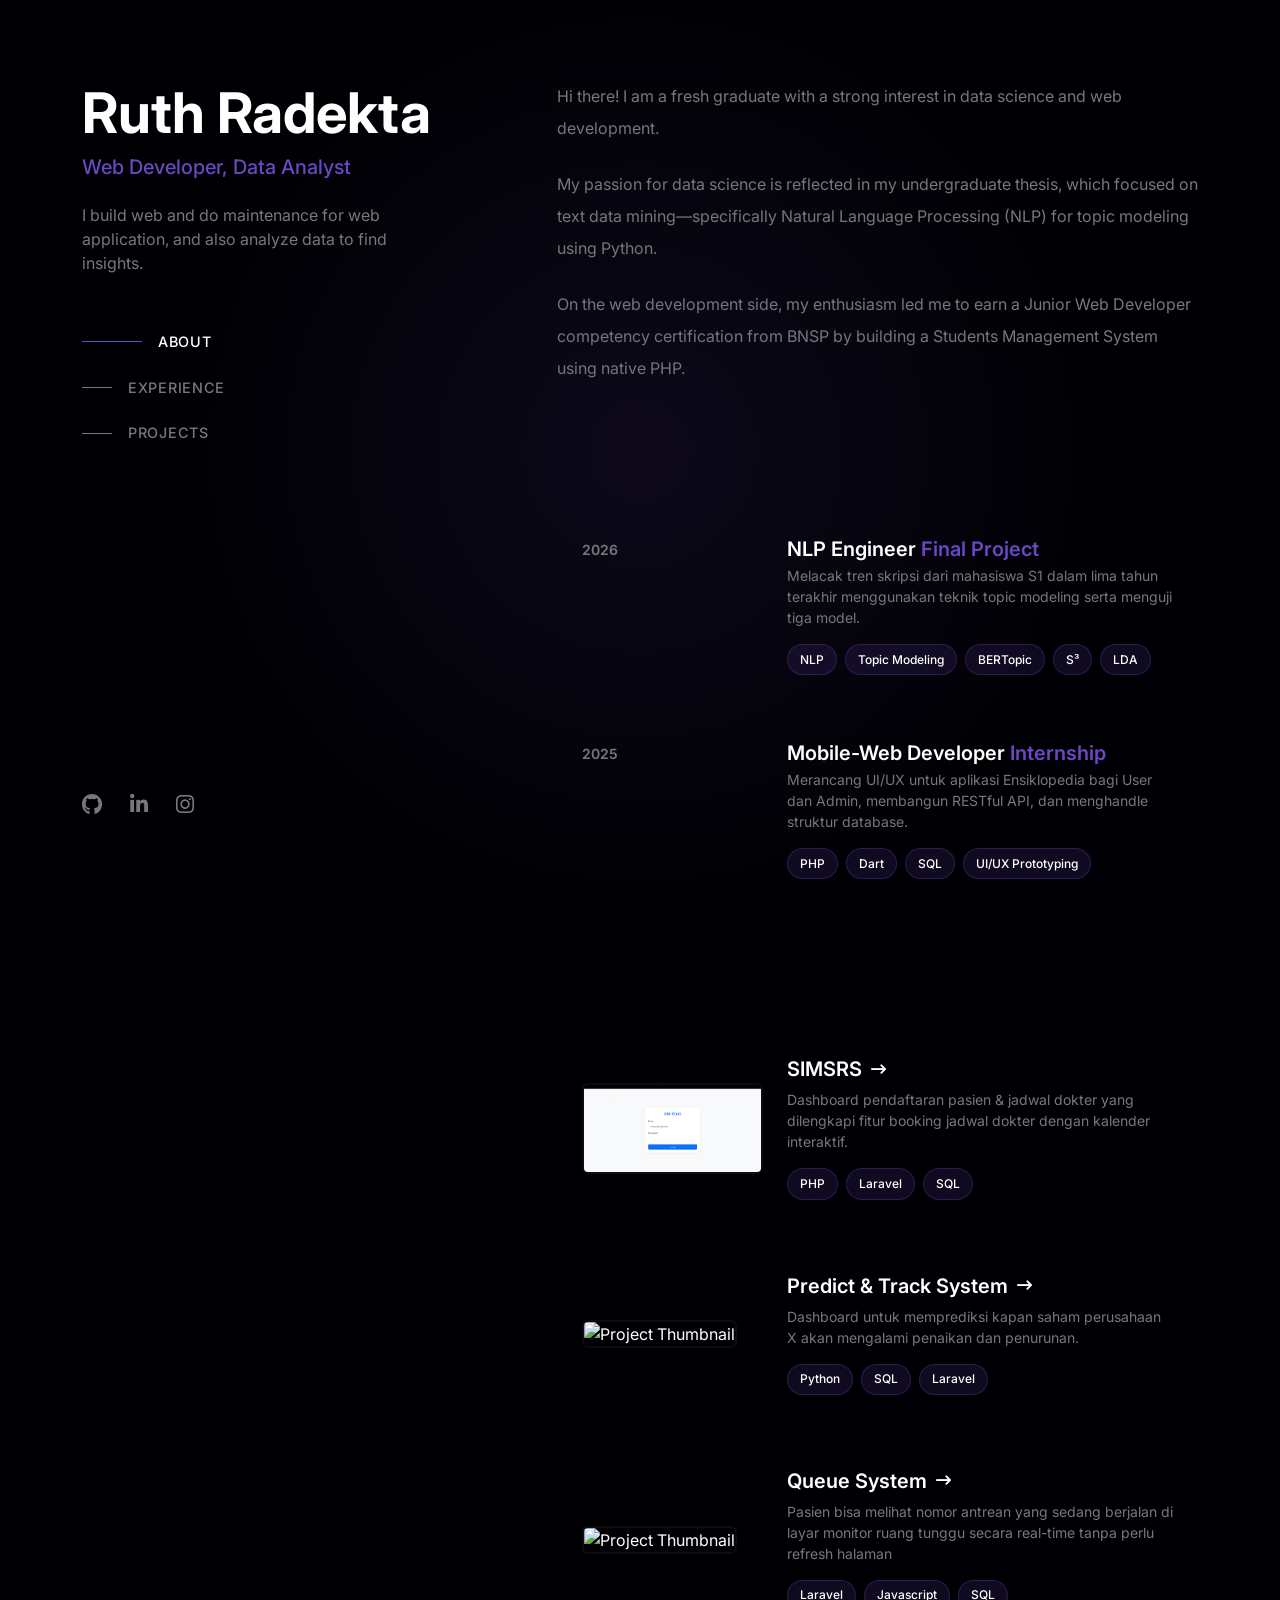
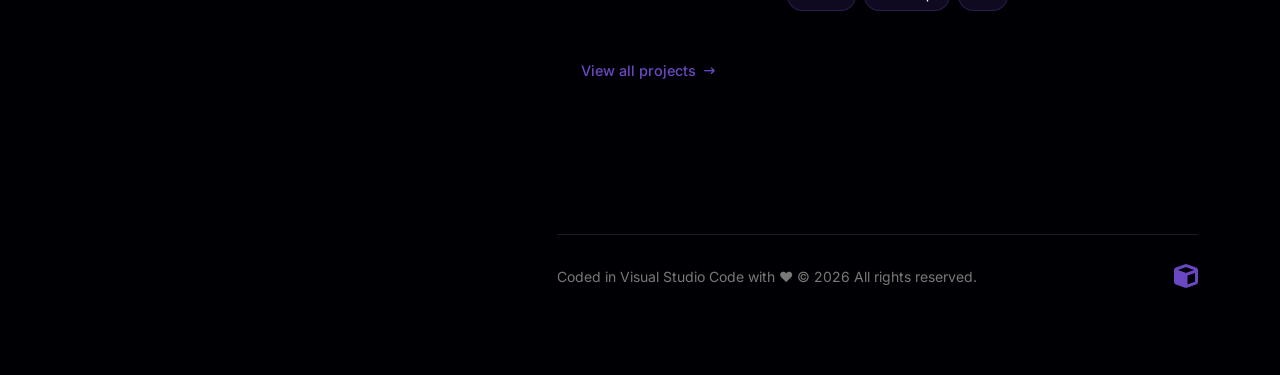
==== index.html @ 7c1f0a99 "Revise" ====
<!DOCTYPE html>
<html lang="id">
<head>
    <meta charset="UTF-8">
    <meta name="viewport" content="width=device-width, initial-scale=1.0">
    <title>Ruth Radekta - Portofolio</title>
    <!-- Bootstrap 5 CSS -->
    <link href="https://cdn.jsdelivr.net/npm/bootstrap@5.3.2/dist/css/bootstrap.min.css" rel="stylesheet">
    <!-- Font Awesome Icons -->
    <link rel="stylesheet" href="https://cdnjs.cloudflare.com/ajax/libs/font-awesome/6.4.2/css/all.min.css">
    <!-- Google Fonts -->
    <link href="https://fonts.googleapis.com/css2?family=Inter:wght@300;400;500;600;700&display=swap" rel="stylesheet">
    <!-- Custom CSS -->
    <link rel="stylesheet" href="css/style.css">
</head>
<body>

    <!-- Background Ambient Glow -->
    <div class="bg-glow"></div>

    <div class="container">
        <div class="row">
            <!-- KOLOM PERTAMA (STATIS / STICKY) -->
            <div class="col-lg-5">
                <div class="left-column">
                    <div>
                        <h1 class="fw-bold display-4 text-white mb-2">Ruth Radekta</h1>
                        <h3 class="h5 fw-medium mb-4 custom-role-color">Web Developer, Data Analyst</h3>
                        <p class="text-secondary mb-5 intro-text" style="max-width: 320px;">
                            I build web and do maintenance for web application, and also analyze data to find insights.
                        </p>

                        <!-- Navigation -->
                        <nav class="nav flex-column d-none d-lg-flex gap-2">
                            <a class="nav-link-custom active" href="#about">
                                <span class="nav-indicator"></span>ABOUT
                            </a>
                            <a class="nav-link-custom" href="#experience">
                                <span class="nav-indicator"></span>EXPERIENCE
                            </a>
                            <a class="nav-link-custom" href="#projects">
                                <span class="nav-indicator"></span>PROJECTS
                            </a>
                        </nav>
                    </div>

                    <!-- Social Media Links & GitHub -->
                    <div class="social-icons mt-4 mt-lg-0">
                        <a href="https://github.com" target="https://github.com/RuthRadekta" aria-label="GitHub"><i class="fab fa-github"></i></a>
                        <a href="https://linkedin.com" target="_blank" aria-label="LinkedIn"><i class="fab fa-linkedin-in"></i></a>
                        <a href="https://instagram.com" target="https://www.instagram.com/ruthrll" aria-label="Instagram"><i class="fab fa-instagram"></i></a>
                    </div>
                </div>
            </div>

            <!-- KOLOM KEDUA (DINAMIS / SCROLLABLE) -->
            <div class="col-lg-7">
                <div class="right-column">
                    
                    <!-- 1. ABOUT SECTION -->
                    <section id="about">
                        <div class="text-white mb-4 d-lg-none fw-bold fs-4 border-bottom border-secondary pb-2">TENTANG SAYA</div>
                        <p class="text-secondary lh-lg mb-4">
                            Hi there! I am a fresh graduate with a strong interest in data science and web development. 
                        </p>
                        <p class="text-secondary lh-lg mb-4">
                            My passion for data science is reflected in my undergraduate thesis, which focused on text data mining—specifically Natural Language Processing (NLP) for topic modeling using Python.
                        </p>
                        <p class="text-secondary lh-lg">
                            On the web development side, my enthusiasm led me to earn a Junior Web Developer competency certification from BNSP by building a Students Management System using native PHP.
                        </p>
                    </section>

                    <!-- 2. EXPERIENCE SECTION -->
                    <section id="experience">
                        <div class="text-white mb-4 d-lg-none fw-bold fs-4 border-bottom border-secondary pb-2">PENGALAMAN</div>
                        
                        <!-- Experience Item 1 (—) -->
                        <div class="content-card p-3 p-sm-4 mb-3">
                            <div class="row">
                                <div class="col-sm-4 mb-2 mb-sm-0">
                                    <span class="text-secondary text-uppercase fw-semibold small tracking-wider">2026</span>
                                </div>
                                <div class="col-sm-8">
                                    <h5 class="text-white fw-semibold mb-1">NLP Engineer <span class="custom-role-color">Final Project</span></h5>
                                    <p class="text-secondary small mb-3">
                                        Melacak tren skripsi dari mahasiswa S1 dalam lima tahun terakhir menggunakan teknik topic modeling serta menguji tiga model.
                                    </p>
                                    <div class="d-flex flex-wrap gap-2">
                                        <span class="custom-badge">NLP</span>
                                        <span class="custom-badge">Topic Modeling</span>
                                        <span class="custom-badge">BERTopic</span>
                                        <span class="custom-badge">S³</span>
                                        <span class="custom-badge">LDA</span>
                                    </div>
                                </div>
                            </div>
                        </div>

                        <!-- Experience Item 2 -->
                        <div class="content-card p-3 p-sm-4 mb-3">
                            <div class="row">
                                <div class="col-sm-4 mb-2 mb-sm-0">
                                    <span class="text-secondary text-uppercase fw-semibold small tracking-wider">2025</span>
                                </div>
                                <div class="col-sm-8">
                                    <h5 class="text-white fw-semibold mb-1">Mobile-Web Developer <span class="custom-role-color">Internship</span></h5>
                                    <p class="text-secondary small mb-3">
                                        Merancang UI/UX untuk aplikasi Ensiklopedia bagi User dan Admin, membangun RESTful API, dan menghandle struktur database.
                                    </p>
                                    <div class="d-flex flex-wrap gap-2">
                                        <span class="custom-badge">PHP</span>
                                        <span class="custom-badge">Dart</span>
                                        <span class="custom-badge">SQL</span>
                                        <span class="custom-badge">UI/UX Prototyping</span>
                                    </div>
                                </div>
                            </div>
                        </div>
                    </section>

                    <!-- 3. PROJECTS SECTION -->
                    <section id="projects">
                        <div class="text-white mb-4 d-lg-none fw-bold fs-4 border-bottom border-secondary pb-2">PORTOFOLIO</div>

                        <!-- Project Item 1 -->
                        <div class="content-card p-3 p-sm-4 mb-4">
                            <div class="row align-items-center">
                                <div class="col-md-4 mb-3 mb-md-0">
                                    <img src="images/sim-klinik-view.png" alt="Project Thumbnail" class="img-fluid project-thumb w-100">
                                </div>
                                <div class="col-md-8">
                                    <h5 class="text-white fw-semibold mb-2">
                                        <a href="#" class="text-decoration-none text-white stretched-link">
                                            SIMSRS <i class="fas fa-arrow-right-long fa-xs ms-1"></i>
                                        </a>
                                    </h5>
                                    <p class="text-secondary small mb-3">
                                        Dashboard pendaftaran pasien & jadwal dokter yang dilengkapi fitur booking jadwal dokter dengan kalender interaktif.
                                    </p>
                                    <div class="d-flex flex-wrap gap-2">
                                        <span class="custom-badge">PHP</span>
                                        <span class="custom-badge">Laravel</span>
                                        <span class="custom-badge">SQL</span>
                                    </div>
                                </div>
                            </div>
                        </div>

                        <!-- Project Item 2 -->
                        <div class="content-card p-3 p-sm-4 mb-4">
                            <div class="row align-items-center">
                                <div class="col-md-4 mb-3 mb-md-0">
                                    <img src="https://ilmukomunikasi.uma.ac.id/wp-content/uploads/2023/06/Programming-vs-Web-Development.jpg" alt="Project Thumbnail" class="img-fluid project-thumb w-100">
                                </div>
                                <div class="col-md-8">
                                    <h5 class="text-white fw-semibold mb-2">
                                        <a href="#" class="text-decoration-none text-white stretched-link">
                                            Predict & Track System <i class="fas fa-arrow-right-long fa-xs ms-1"></i>
                                        </a>
                                    </h5>
                                    <p class="text-secondary small mb-3">
                                        Dashboard untuk memprediksi kapan saham perusahaan X akan mengalami penaikan dan penurunan.
                                    </p>
                                    <div class="d-flex flex-wrap gap-2">
                                        <span class="custom-badge">Python</span>
                                        <span class="custom-badge">SQL</span>
                                        <span class="custom-badge">Laravel</span>
                                    </div>
                                </div>
                            </div>
                        </div>

                        <!-- Project Item 3 -->
                        <div class="content-card p-3 p-sm-4">
                            <div class="row align-items-center">
                                <div class="col-md-4 mb-3 mb-md-0">
                                    <img src="https://cdn.prod.website-files.com/6100d0111a4ed76bc1b9fd54/66a74c948980a5b1fbce2ad0_633c1b64cc7edf69d4a5a060_coding%2520dan%2520programming%25205.jpeg" alt="Project Thumbnail" class="img-fluid project-thumb w-100">
                                </div>
                                <div class="col-md-8">
                                    <h5 class="text-white fw-semibold mb-2">
                                        <a href="#" class="text-decoration-none text-white stretched-link">
                                            Queue System <i class="fas fa-arrow-right-long fa-xs ms-1"></i>
                                        </a>
                                    </h5>
                                    <p class="text-secondary small mb-3">
                                        Pasien bisa melihat nomor antrean yang sedang berjalan di layar monitor ruang tunggu secara real-time tanpa perlu refresh halaman
                                    </p>
                                    <div class="d-flex flex-wrap gap-2">
                                        <span class="custom-badge">Laravel</span>
                                        <span class="custom-badge">Javascript</span>
                                        <span class="custom-badge">SQL</span>
                                    </div>
                                </div>
                            </div>
                        </div>
                        
                        <!-- See all projects -->
                        <div class="p-3 p-sm-4">
                            <div class="row align-items-left">
                                <a href="projects.html" class="btn-view-projects">
                                    View all projects <i class="fas fa-arrow-right-long fa-xs ms-1"></i>
                                </a>
                            </div>
                        </div>
                    </section>

                    <!-- 4. FOOTER SECTION -->
                    <footer class="pt-4 border-top border-secondary border-opacity-25 d-flex flex-column flex-sm-row justify-content-between align-items-center gap-3">
                        <p class="text-secondary small mb-0">
                            Coded in Visual Studio Code with ❤️ &copy; 2026 All rights reserved.
                        </p>
                        <!-- Icon Random yang Berputar Seperti 3D -->
                        <div class="rotating-icon-container" title="3D Rotating Element">
                            <span class="rotating-3d-icon">
                                <i class="fas fa-cube"></i>
                            </span>
                        </div>
                    </footer>

                </div>
            </div>
        </div>
    </div>

    <!-- Bootstrap JS Bundle -->
    <script src="https://cdn.jsdelivr.net/npm/bootstrap@5.3.2/dist/js/bootstrap.bundle.min.js"></script>
    <!-- Custom JS -->
    <script src="js/script.js"></script>
</body>
</html>
---- css/style.css ----
:root {
    /* Palet Warna Baru Sesuai Permintaan */
    --color-1: #000004; /* Latar Belakang Utama */
    --color-2: #FFF;    /* Warna Teks Utama */
    --color-3: #0E062B; /* Latar Belakang Hover Kartu & Scrollbar */
    --color-4: #6A48C3; /* Warna Aksen (Ikon, Hover Link) */
    --color-5: #787878; /* Warna Teks Sekunder */

    /* Mapping Variabel Implementasi ke Palet */
    --bg-color: var(--color-1);
    --text-primary: var(--color-2);
    --text-secondary: var(--color-5);
    --accent-purple: var(--color-4);
    
    /* Versi Transparan dari --color-4 untuk Efek Glow (#6A48C3 = rgb(106, 72, 195)) */
    --accent-purple-glow: rgba(106, 72, 195, 0.15);
    --card-hover-bg: var(--color-3);
}

body {
    font-family: 'Inter', sans-serif;
    background-color: var(--bg-color);
    color: var(--text-primary);
    overflow-x: hidden;
    position: relative;
}

/* Smooth Scrolling */
html {
    scroll-behavior: smooth;
}

/* Custom Scrollbar */
::-webkit-scrollbar {
    width: 8px;
}
::-webkit-scrollbar-track {
    background: var(--bg-color);
}
::-webkit-scrollbar-thumb {
    background: #2d2438;
    border-radius: 4px;
}
::-webkit-scrollbar-thumb:hover {
    background: var(--accent-purple);
}

/* EFEK 1: Spotlight Gradient Mengikuti Kursor */
.bg-glow {
    position: fixed;
    top: 0;
    left: 0;
    width: 100vw;
    height: 100vh;
    pointer-events: none;
    /* Titik pusat gradasi ditentukan oleh CSS var yang diubah via JavaScript */
    background: radial-gradient(600px circle at var(--mouse-x, 50%) var(--mouse-y, 50%), rgba(106, 72, 195, 0.12), transparent 80%);
    z-index: 0;
}

/* Text Overrides for Bootstrap Classes */
.text-white { color: var(--text-primary) !important; }
.text-secondary { color: var(--text-secondary) !important; }

/* Custom Text Utility for User's Code */
.custom-role-color {
    color: var(--accent-purple) !important;
}

/* Left Column (Sticky) */
.left-column {
    position: sticky;
    top: 0;
    height: 100vh;
    display: flex;
    flex-direction: column;
    justify-content: space-between;
    padding-top: 5rem;
    padding-bottom: 5rem;
}

/* Navigation Styles */
.nav-link-custom {
    display: flex;
    align-items: center;
    color: var(--text-secondary);
    text-decoration: none;
    font-weight: 500;
    font-size: 0.9rem;
    letter-spacing: 0.05em;
    padding: 0.5rem 0;
    transition: all 0.3s ease;
}

.nav-link-custom .nav-indicator {
    width: 30px;
    height: 1px;
    background-color: var(--text-secondary);
    margin-right: 1rem;
    transition: all 0.3s ease;
}

.nav-link-custom:hover, .nav-link-custom.active {
    color: var(--text-primary);
}

.nav-link-custom:hover .nav-indicator, .nav-link-custom.active .nav-indicator {
    width: 60px;
    background-color: var(--accent-purple);
}

/* Social Icons */
.social-icons a {
    color: var(--text-secondary);
    font-size: 1.3rem;
    margin-right: 1.5rem;
    transition: color 0.3s ease, transform 0.3s ease;
}

.social-icons a:hover {
    color: var(--accent-purple);
    transform: translateY(-3px);
}

/* Right Column (Dynamic Content) */
.right-column {
    padding-top: 5rem;
    padding-bottom: 5rem;
    z-index: 1;
}

section {
    margin-bottom: 8rem;
}

/* ------------------------------------- */
/* BASE STYLING KARTU (CONTENT CARD) */
/* ------------------------------------- */
.content-card {
    border-radius: 8px;
    transition: all 0.3s ease;
    border: 1px solid transparent;
    position: relative; /* SANGAT PENTING: Mencegah efek tangan (pointer) menyebar ke seluruh layar */
    z-index: 1;
}

/* MENGATASI HOVER JITTER (KEDIP-KEDIP) */
.content-card::after {
    content: "";
    position: absolute;
    top: 0; left: 0; right: 0; bottom: -15px; /* Menambah area hit-box 15px ke bawah */
    z-index: -2;
}

/* LAYER GRADIEN TERSEMBUNYI UNTUK DAFTAR PROJECTS */
.content-card::before {
    content: "";
    position: absolute;
    top: 0; left: 0; right: 0; bottom: 0;
    border-radius: 8px;
    background: linear-gradient(135deg, rgba(255,255,255,0.03) 0%, rgba(106, 72, 195, 0.15) 100%);
    opacity: 0; /* Awalnya bersembunyi */
    transition: opacity 0.3s ease;
    z-index: -1;
}

/* 1. Kondisi awal panah */
.content-card .fa-arrow-right-long {
    transition: transform 0.3s ease, color 0.3s ease;
    display: inline-block; /* Diperlukan agar properti transform bekerja maksimal pada elemen inline */
}

/* 2. Kondisi panah saat card di-hover */
.content-card:hover .fa-arrow-right-long {
    transform: translateX(6px); /* Menggeser panah ke kanan sejauh 6px */
    color: var(--accent-purple); /* Memberikan warna aksen ungu saat di-hover */
}

/* ------------------------------------- */
/* HOVER EFFECT: SECTION EXPERIENCE */
/* ------------------------------------- */
#experience .content-card:hover {
    background-color: rgba(14, 10, 25, 0.3); /*previous: --card-hover-bg*/
    border-color: rgba(106, 72, 195, 0.3);
    box-shadow: 0 10px 30px -15px rgba(106, 72, 195, 0.3);
    transform: translateY(-3px);
}

/* ------------------------------------- */
/* HOVER EFFECT: SECTION PROJECTS */
/* ------------------------------------- */
/* Turunkan opacity semua project saat area #projects disentuh */
#projects:hover .content-card {
    opacity: 0.4;
    transition: all 0.3s ease;
}

/* Angkat, normalkan opacity, dan beri style khusus untuk project spesifik yg di-hover */
#projects .content-card:hover {
    opacity: 1; 
    border-color: rgba(106, 72, 195, 0.5);
    box-shadow: 0 10px 30px -10px rgba(106, 72, 195, 0.35);
    transform: translateY(-3px);
}

/* Tampilkan layer gradien agar mulus */
#projects .content-card:hover::before {
    opacity: 1; 
}


/* Project Thumbnail */
.project-thumb {
    border-radius: 6px;
    border: 2px solid rgba(255, 255, 255, 0.05);
    transition: all 0.3s ease;
}

.content-card:hover .project-thumb {
    border-color: rgba(106, 72, 195, 0.4);
}

/* Badges */
.custom-badge {
    background-color: var(--accent-purple-glow);
    color: var(--text-primary);
    font-size: 0.75rem;
    font-weight: 500;
    padding: 0.35rem 0.75rem;
    border-radius: 50rem;
    border: 1px solid rgba(106, 72, 195, 0.3);
}

/* 3D Rotating Footer Icon */
.rotating-icon-container {
    perspective: 1000px;
    display: inline-block;
}

.rotating-3d-icon {
    display: inline-block;
    color: var(--accent-purple);
    font-size: 1.5rem;
    animation: rotate3D 6s infinite linear;
}

@keyframes rotate3D {
    0% { transform: rotateX(0deg) rotateY(0deg) rotateZ(0deg); }
    50% { transform: rotateX(180deg) rotateY(180deg) rotateZ(45deg); }
    100% { transform: rotateX(360deg) rotateY(360deg) rotateZ(360deg); }
}

/* Responsive Fixes */
@media (max-width: 991.98px) {
    .left-column {
        position: relative;
        height: auto;
        padding-top: 3rem;
        padding-bottom: 2rem;
    }
    .right-column {
        padding-top: 2rem;
    }
}

/*Other Buttons*/
.btn-view-projects {
    text-decoration: none;
    font-weight: 500;
    font-size: 0.9rem;
    color: var(--color-4);
    transition: color 0.2s ease;
}

.btn-view-projects:hover {
    color: var(--color-2);
}

/* ------------------------------------- */
/* STYLING HALAMAN ARSIP (projects.html) */
/* ------------------------------------- */

/* Tombol Kembali */
.back-link {
    display: inline-flex;
    align-items: center;
    color: var(--accent-purple);
    text-decoration: none;
    font-weight: 500;
    font-size: 1rem;
    transition: all 0.3s ease;
}

.back-link i {
    margin-right: 0.5rem;
    transition: transform 0.3s ease;
}

.back-link:hover {
    color: var(--text-primary);
}

.back-link:hover i {
    transform: translateX(-5px); /* Panah bergerak ke kiri saat di-hover */
}

/* Tabel Arsip Tanpa Border */
.archive-table {
    color: var(--text-secondary);
    border-collapse: separate;
    border-spacing: 0;
}

.archive-table thead th {
    color: var(--text-primary);
    font-size: 0.85rem;
    text-transform: uppercase;
    letter-spacing: 0.05em;
    border-bottom: 1px solid rgba(255, 255, 255, 0.05) !important;
}

.archive-table tbody tr {
    transition: background-color 0.3s ease;
}

.archive-table tbody tr:hover {
    background-color: rgba(255, 255, 255, 0.03); /* Latar baris meredup ala Brittany Chiang */
}

/* Override background Bootstrap agar tetap transparan & rapi */
.archive-table td, 
.archive-table th {
    background: transparent !important;
    border: none !important; 
    padding: 1.25rem 1rem;
}

.archive-table tbody tr {
    border-bottom: 1px solid rgba(255, 255, 255, 0.03) !important;
}

.year-col {
    color: #FFFFFF;
    font-family: monospace;
    font-size: 0.95rem;
}

.project-name-col {
    font-size: 1.1rem;
}

/* Ikon Tautan Tabel */
.archive-link {
    color: var(--text-secondary);
    transition: color 0.3s ease, transform 0.3s ease;
    display: inline-block;
}

.archive-table tbody tr:hover .archive-link {
    color: var(--accent-purple);
}

.archive-link:hover {
    color: var(--text-primary) !important;
    transform: translateY(-2px) translateX(2px); /* Bergerak serong ke atas kanan */
}
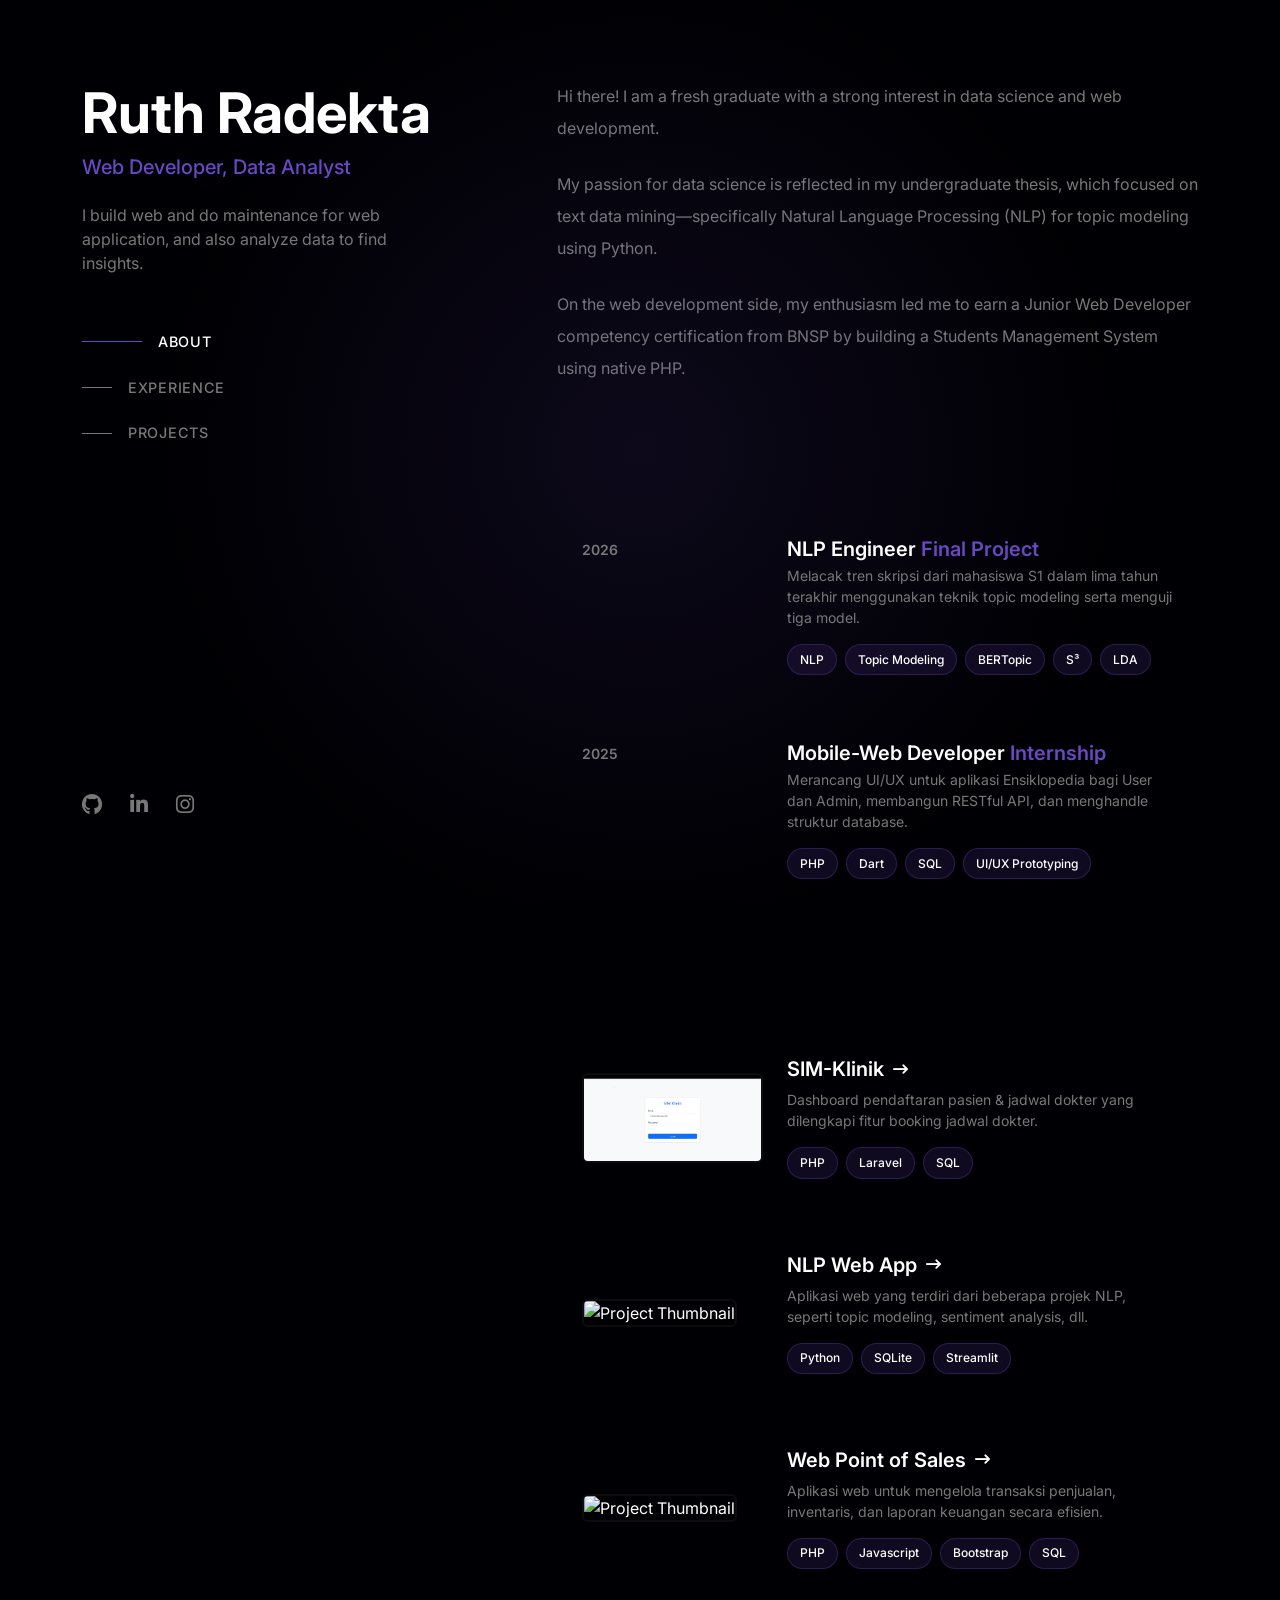
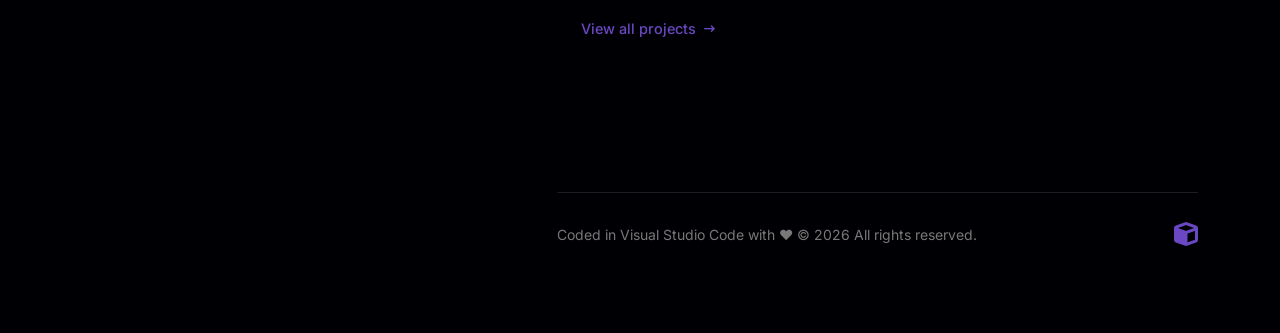
==== commit 6a515c84: "Update" ====
--- a/index.html
+++ b/index.html
@@ -132,11 +132,11 @@
                                 <div class="col-md-8">
                                     <h5 class="text-white fw-semibold mb-2">
                                         <a href="#" class="text-decoration-none text-white stretched-link">
-                                            SIMSRS <i class="fas fa-arrow-right-long fa-xs ms-1"></i>
+                                            SIM-Klinik <i class="fas fa-arrow-right-long fa-xs ms-1"></i>
                                         </a>
                                     </h5>
                                     <p class="text-secondary small mb-3">
-                                        Dashboard pendaftaran pasien & jadwal dokter yang dilengkapi fitur booking jadwal dokter dengan kalender interaktif.
+                                        Dashboard pendaftaran pasien & jadwal dokter yang dilengkapi fitur booking jadwal dokter.
                                     </p>
                                     <div class="d-flex flex-wrap gap-2">
                                         <span class="custom-badge">PHP</span>
@@ -156,16 +156,16 @@
                                 <div class="col-md-8">
                                     <h5 class="text-white fw-semibold mb-2">
                                         <a href="#" class="text-decoration-none text-white stretched-link">
-                                            Predict & Track System <i class="fas fa-arrow-right-long fa-xs ms-1"></i>
+                                            NLP Web App <i class="fas fa-arrow-right-long fa-xs ms-1"></i>
                                         </a>
                                     </h5>
                                     <p class="text-secondary small mb-3">
-                                        Dashboard untuk memprediksi kapan saham perusahaan X akan mengalami penaikan dan penurunan.
+                                        Aplikasi web yang terdiri dari beberapa projek NLP, seperti topic modeling, sentiment analysis, dll.
                                     </p>
                                     <div class="d-flex flex-wrap gap-2">
                                         <span class="custom-badge">Python</span>
-                                        <span class="custom-badge">SQL</span>
-                                        <span class="custom-badge">Laravel</span>
+                                        <span class="custom-badge">SQLite</span>
+                                        <span class="custom-badge">Streamlit</span>
                                     </div>
                                 </div>
                             </div>
@@ -180,15 +180,16 @@
                                 <div class="col-md-8">
                                     <h5 class="text-white fw-semibold mb-2">
                                         <a href="#" class="text-decoration-none text-white stretched-link">
-                                            Queue System <i class="fas fa-arrow-right-long fa-xs ms-1"></i>
+                                            Web Point of Sales <i class="fas fa-arrow-right-long fa-xs ms-1"></i>
                                         </a>
                                     </h5>
                                     <p class="text-secondary small mb-3">
-                                        Pasien bisa melihat nomor antrean yang sedang berjalan di layar monitor ruang tunggu secara real-time tanpa perlu refresh halaman
-                                    </p>
-                                    <div class="d-flex flex-wrap gap-2">
-                                        <span class="custom-badge">Laravel</span>
+                                        Aplikasi web untuk mengelola transaksi penjualan, inventaris, dan laporan keuangan secara efisien.
+                                    </p>
+                                    <div class="d-flex flex-wrap gap-2">
+                                        <span class="custom-badge">PHP</span>
                                         <span class="custom-badge">Javascript</span>
+                                        <span class="custom-badge">Bootstrap</span>
                                         <span class="custom-badge">SQL</span>
                                     </div>
                                 </div>
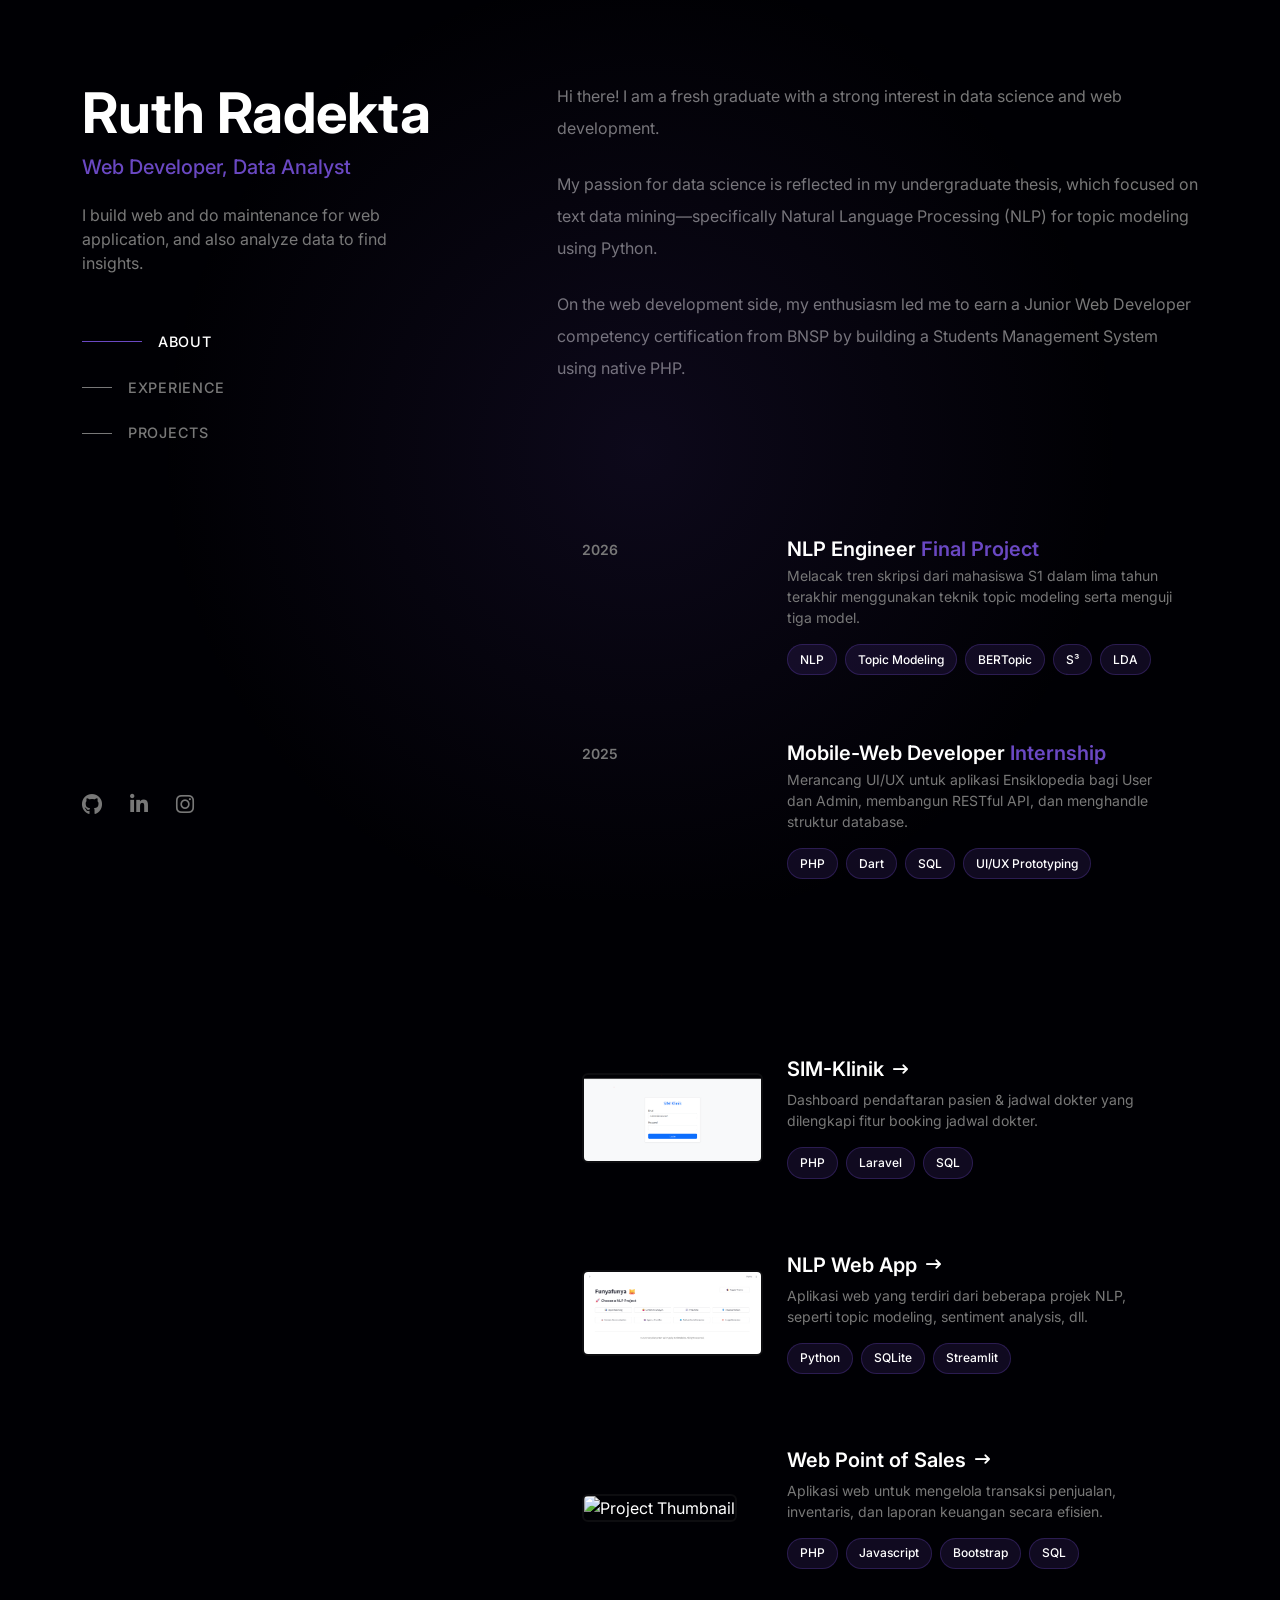
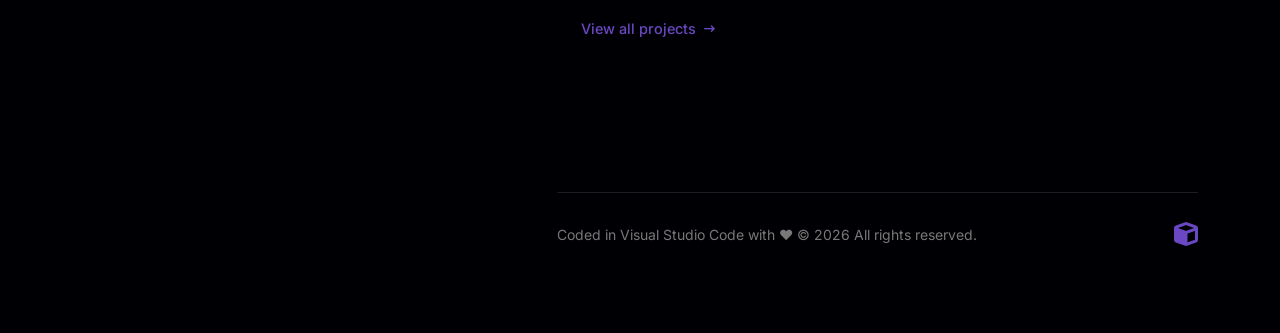
==== commit 1535c712: "Update" ====
--- a/index.html
+++ b/index.html
@@ -151,7 +151,7 @@
                         <div class="content-card p-3 p-sm-4 mb-4">
                             <div class="row align-items-center">
                                 <div class="col-md-4 mb-3 mb-md-0">
-                                    <img src="https://ilmukomunikasi.uma.ac.id/wp-content/uploads/2023/06/Programming-vs-Web-Development.jpg" alt="Project Thumbnail" class="img-fluid project-thumb w-100">
+                                    <img src="images/funyafunya-nlp-1.png" alt="Project Thumbnail" class="img-fluid project-thumb w-100">
                                 </div>
                                 <div class="col-md-8">
                                     <h5 class="text-white fw-semibold mb-2">
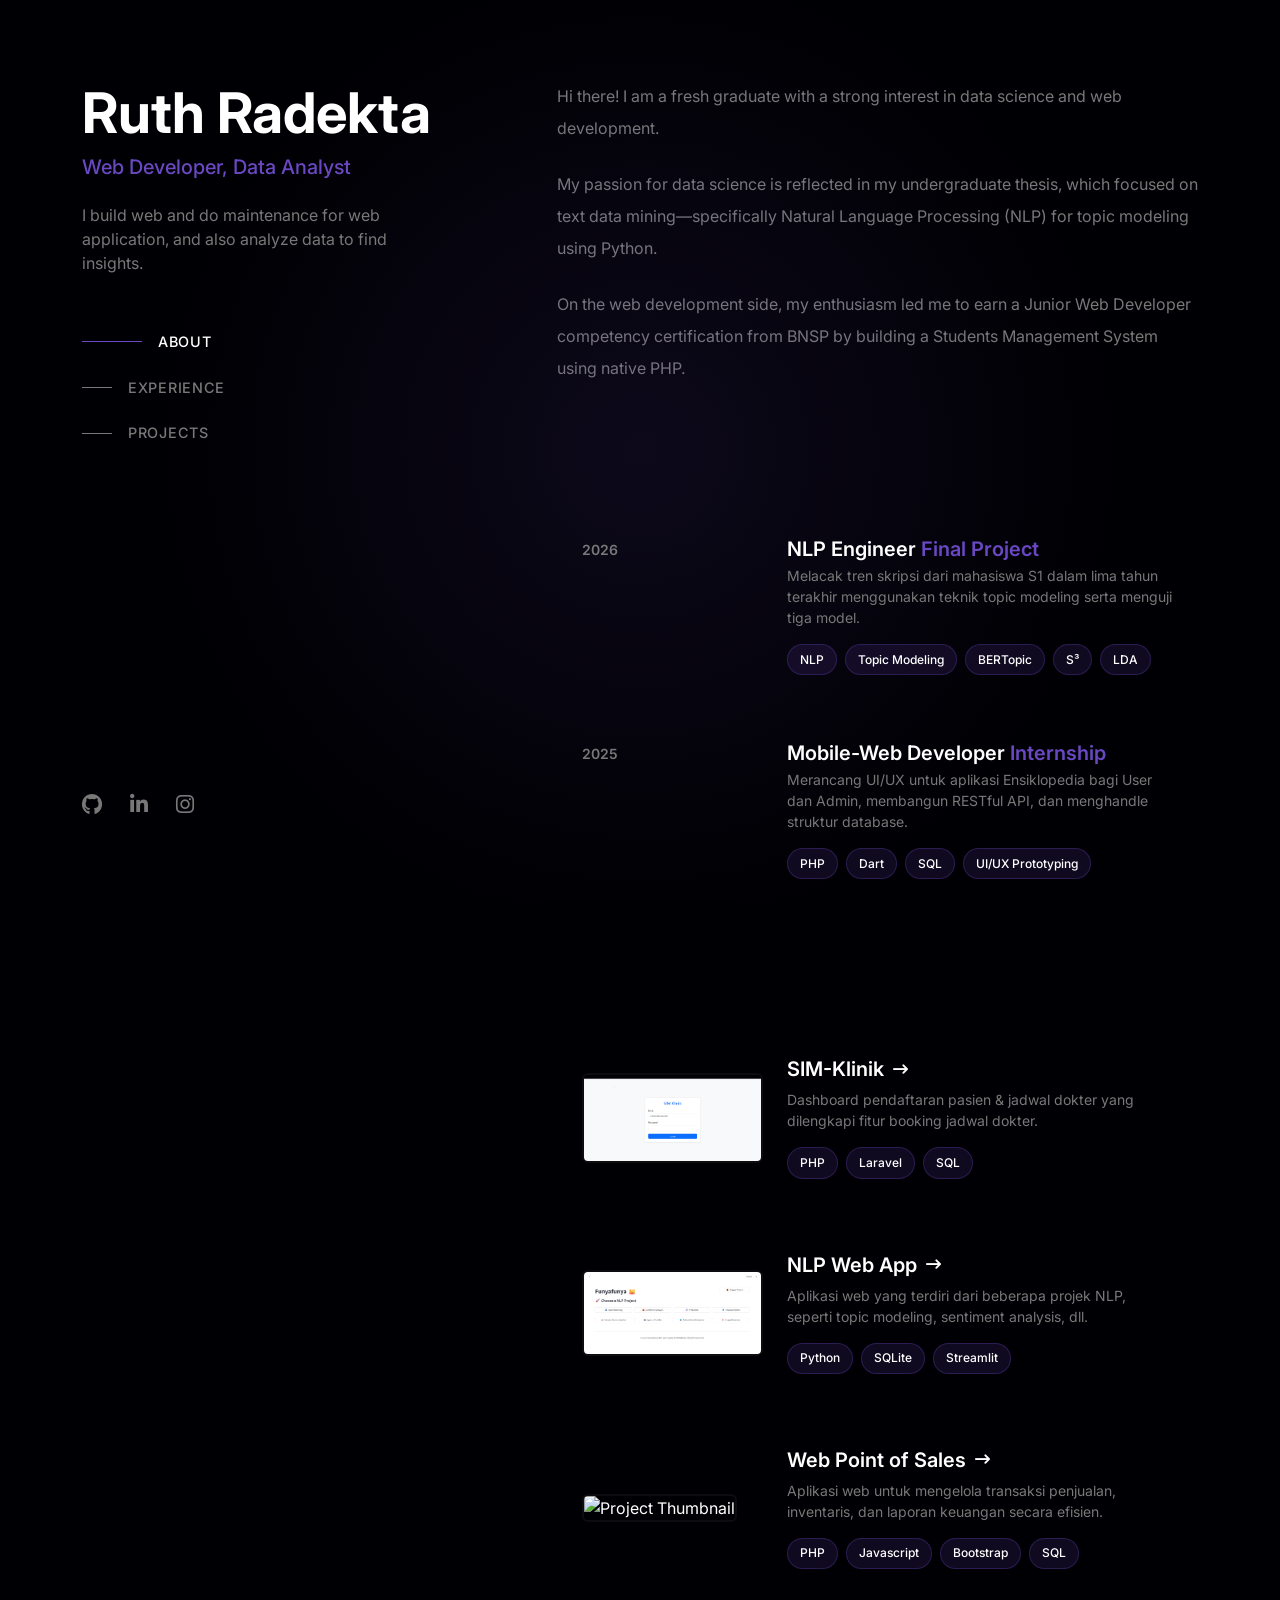
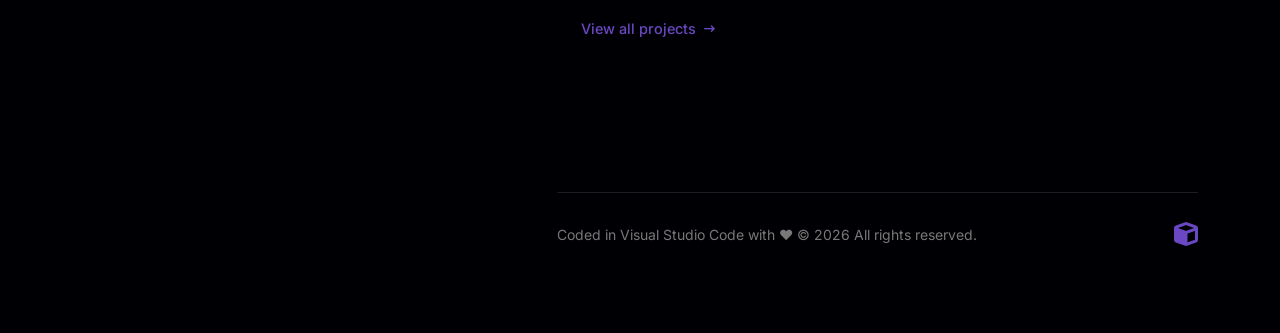
==== commit 135717c9: "Update" ====
--- a/index.html
+++ b/index.html
@@ -131,7 +131,7 @@
                                 </div>
                                 <div class="col-md-8">
                                     <h5 class="text-white fw-semibold mb-2">
-                                        <a href="#" class="text-decoration-none text-white stretched-link">
+                                        <a href="https://sim-klinik-production.up.railway.app/" class="text-decoration-none text-white stretched-link">
                                             SIM-Klinik <i class="fas fa-arrow-right-long fa-xs ms-1"></i>
                                         </a>
                                     </h5>
@@ -155,7 +155,7 @@
                                 </div>
                                 <div class="col-md-8">
                                     <h5 class="text-white fw-semibold mb-2">
-                                        <a href="#" class="text-decoration-none text-white stretched-link">
+                                        <a href="https://github.com/RuthRadekta/funyafunya-nlp.git" class="text-decoration-none text-white stretched-link">
                                             NLP Web App <i class="fas fa-arrow-right-long fa-xs ms-1"></i>
                                         </a>
                                     </h5>
@@ -179,7 +179,7 @@
                                 </div>
                                 <div class="col-md-8">
                                     <h5 class="text-white fw-semibold mb-2">
-                                        <a href="#" class="text-decoration-none text-white stretched-link">
+                                        <a href="https://github.com/RuthRadekta/WebAdminPenjualan.git" class="text-decoration-none text-white stretched-link">
                                             Web Point of Sales <i class="fas fa-arrow-right-long fa-xs ms-1"></i>
                                         </a>
                                     </h5>
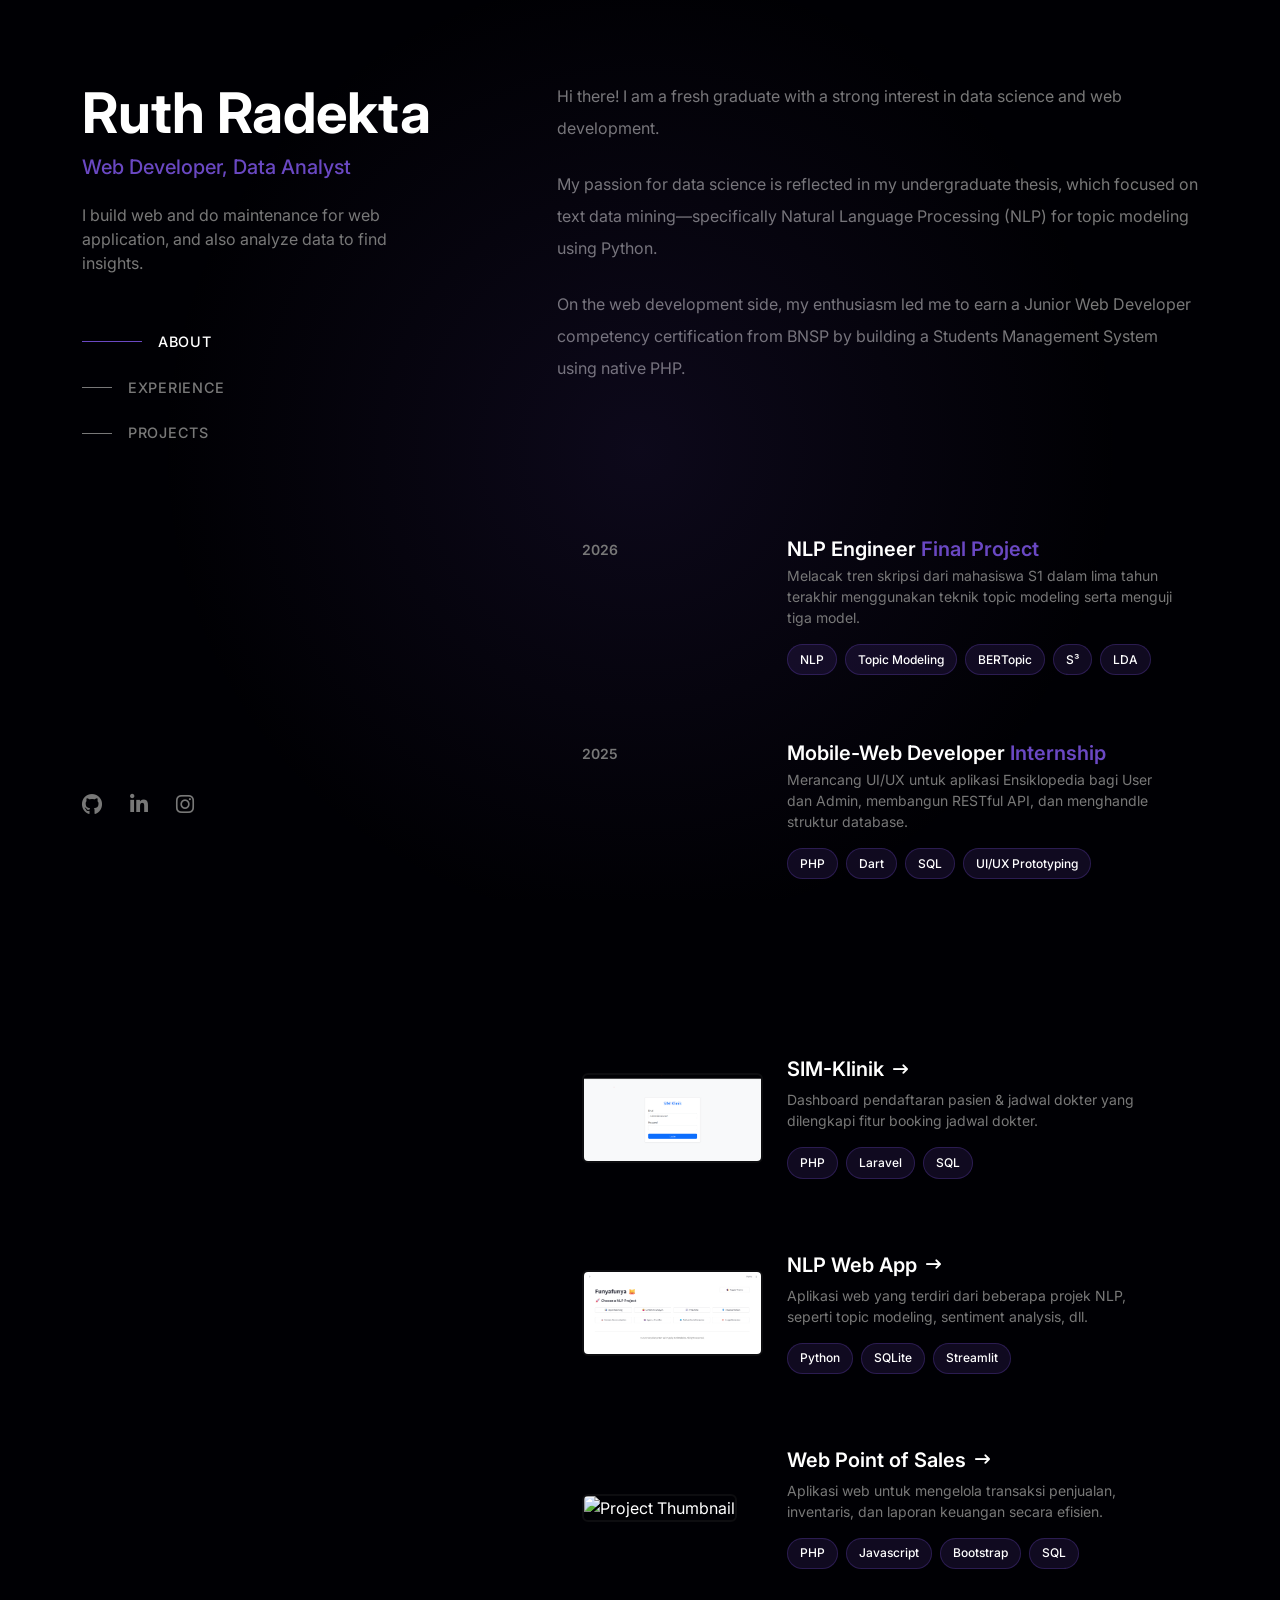
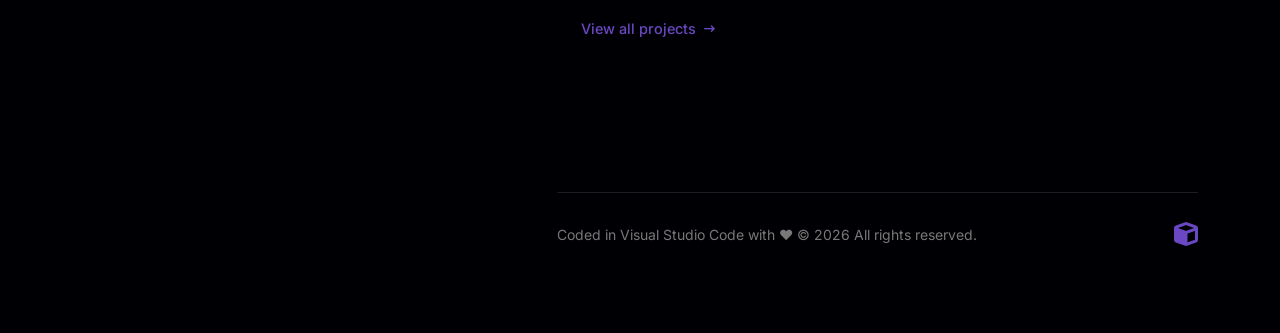
==== commit 3fc34d1f: "Update" ====
--- a/index.html
+++ b/index.html
@@ -46,9 +46,9 @@
 
                     <!-- Social Media Links & GitHub -->
                     <div class="social-icons mt-4 mt-lg-0">
-                        <a href="https://github.com" target="https://github.com/RuthRadekta" aria-label="GitHub"><i class="fab fa-github"></i></a>
-                        <a href="https://linkedin.com" target="_blank" aria-label="LinkedIn"><i class="fab fa-linkedin-in"></i></a>
-                        <a href="https://instagram.com" target="https://www.instagram.com/ruthrll" aria-label="Instagram"><i class="fab fa-instagram"></i></a>
+                        <a href="https://github.com/RuthRadekta" target="_blank" aria-label="GitHub"><i class="fab fa-github"></i></a>
+                        <a href="https://www.linkedin.com/in/ruth-radekta-994692438/" target="_blank" aria-label="LinkedIn"><i class="fab fa-linkedin-in"></i></a>
+                        <a href="https://instagram.com/ruthrll" target="_blank" aria-label="Instagram"><i class="fab fa-instagram"></i></a>
                     </div>
                 </div>
             </div>
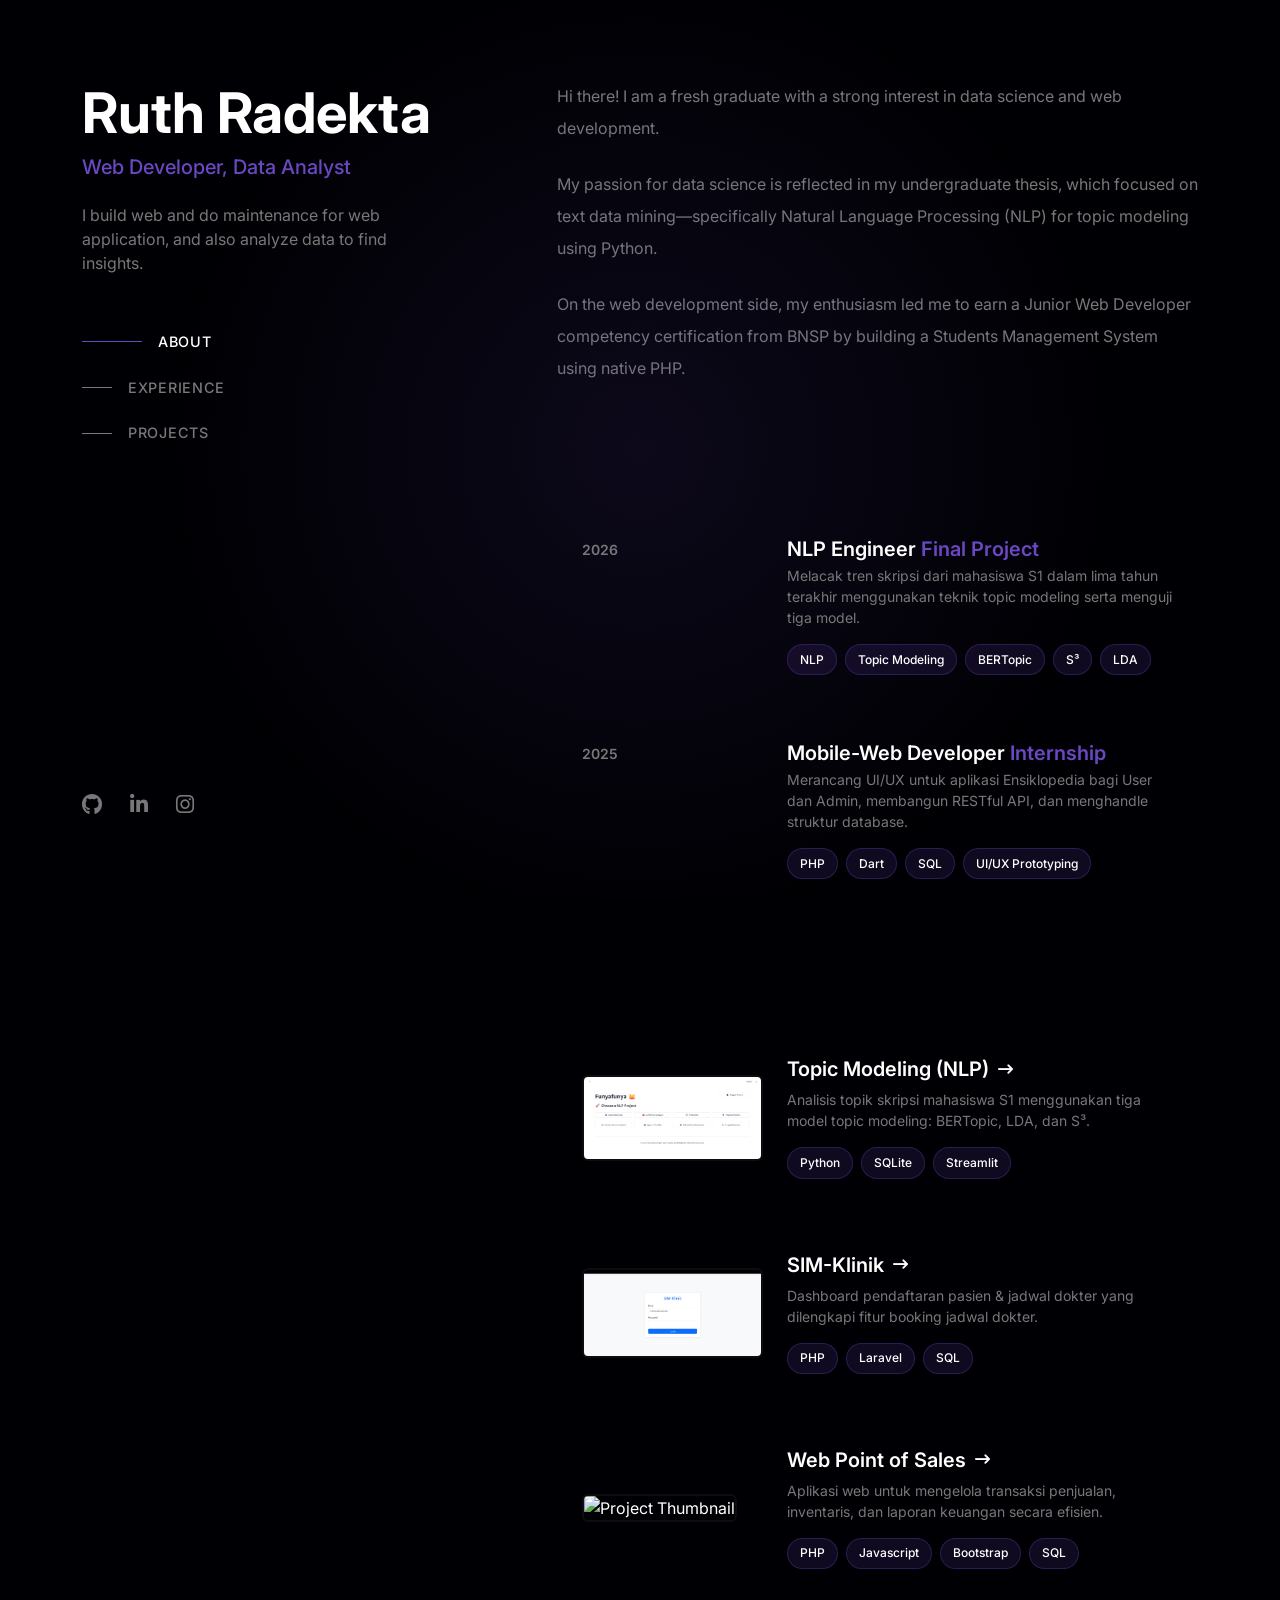
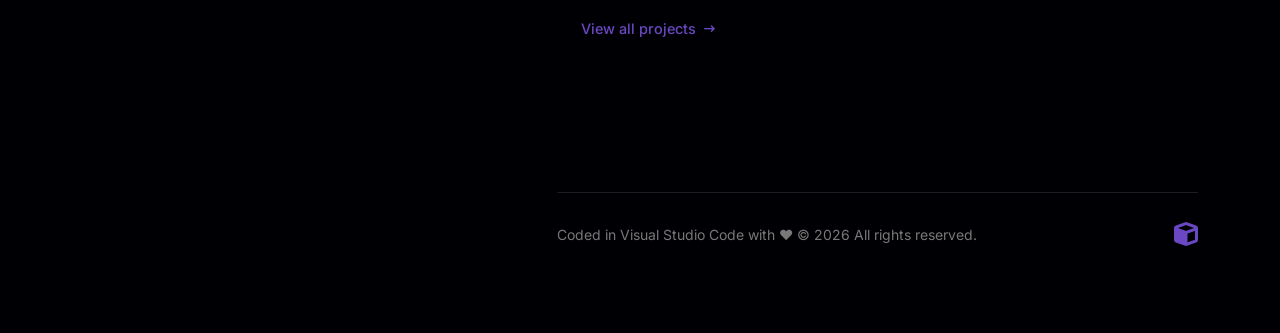
==== commit d28d2465: "update project" ====
--- a/index.html
+++ b/index.html
@@ -123,7 +123,31 @@
                     <section id="projects">
                         <div class="text-white mb-4 d-lg-none fw-bold fs-4 border-bottom border-secondary pb-2">PORTOFOLIO</div>
 
-                        <!-- Project Item 1 -->
+                         <!-- Project Item 1 -->
+                        <div class="content-card p-3 p-sm-4 mb-4">
+                            <div class="row align-items-center">
+                                <div class="col-md-4 mb-3 mb-md-0">
+                                    <img src="images/funyafunya-nlp-1.png" alt="Project Thumbnail" class="img-fluid project-thumb w-100">
+                                </div>
+                                <div class="col-md-8">
+                                    <h5 class="text-white fw-semibold mb-2">
+                                        <a href="https://github.com/RuthRadekta/Topic-Modeling.git" class="text-decoration-none text-white stretched-link">
+                                            Topic Modeling (NLP) <i class="fas fa-arrow-right-long fa-xs ms-1"></i>
+                                        </a>
+                                    </h5>
+                                    <p class="text-secondary small mb-3">
+                                        Analisis topik skripsi mahasiswa S1 menggunakan tiga model topic modeling: BERTopic, LDA, dan S³.
+                                    </p>
+                                    <div class="d-flex flex-wrap gap-2">
+                                        <span class="custom-badge">Python</span>
+                                        <span class="custom-badge">SQLite</span>
+                                        <span class="custom-badge">Streamlit</span>
+                                    </div>
+                                </div>
+                            </div>
+                        </div>
+
+                        <!-- Project Item 2 -->
                         <div class="content-card p-3 p-sm-4 mb-4">
                             <div class="row align-items-center">
                                 <div class="col-md-4 mb-3 mb-md-0">
@@ -142,30 +166,6 @@
                                         <span class="custom-badge">PHP</span>
                                         <span class="custom-badge">Laravel</span>
                                         <span class="custom-badge">SQL</span>
-                                    </div>
-                                </div>
-                            </div>
-                        </div>
-
-                        <!-- Project Item 2 -->
-                        <div class="content-card p-3 p-sm-4 mb-4">
-                            <div class="row align-items-center">
-                                <div class="col-md-4 mb-3 mb-md-0">
-                                    <img src="images/funyafunya-nlp-1.png" alt="Project Thumbnail" class="img-fluid project-thumb w-100">
-                                </div>
-                                <div class="col-md-8">
-                                    <h5 class="text-white fw-semibold mb-2">
-                                        <a href="https://github.com/RuthRadekta/funyafunya-nlp.git" class="text-decoration-none text-white stretched-link">
-                                            NLP Web App <i class="fas fa-arrow-right-long fa-xs ms-1"></i>
-                                        </a>
-                                    </h5>
-                                    <p class="text-secondary small mb-3">
-                                        Aplikasi web yang terdiri dari beberapa projek NLP, seperti topic modeling, sentiment analysis, dll.
-                                    </p>
-                                    <div class="d-flex flex-wrap gap-2">
-                                        <span class="custom-badge">Python</span>
-                                        <span class="custom-badge">SQLite</span>
-                                        <span class="custom-badge">Streamlit</span>
                                     </div>
                                 </div>
                             </div>
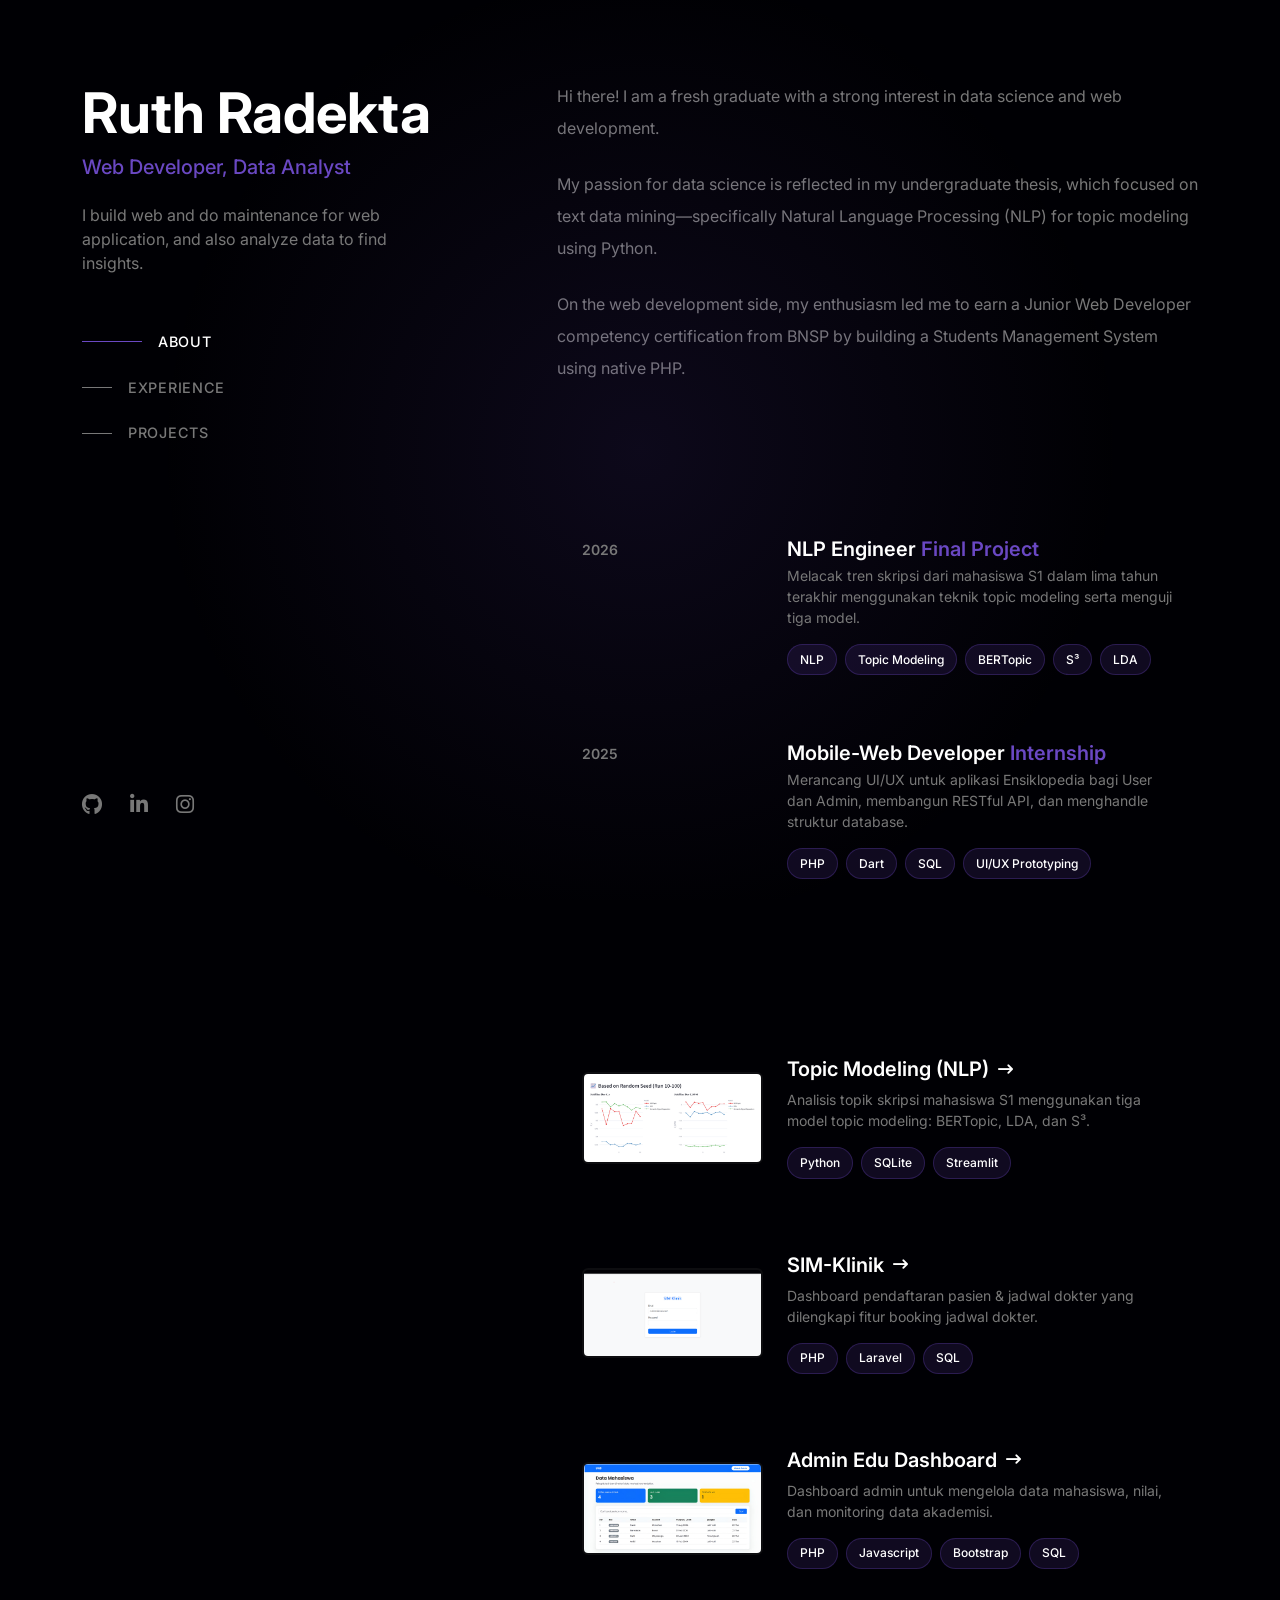
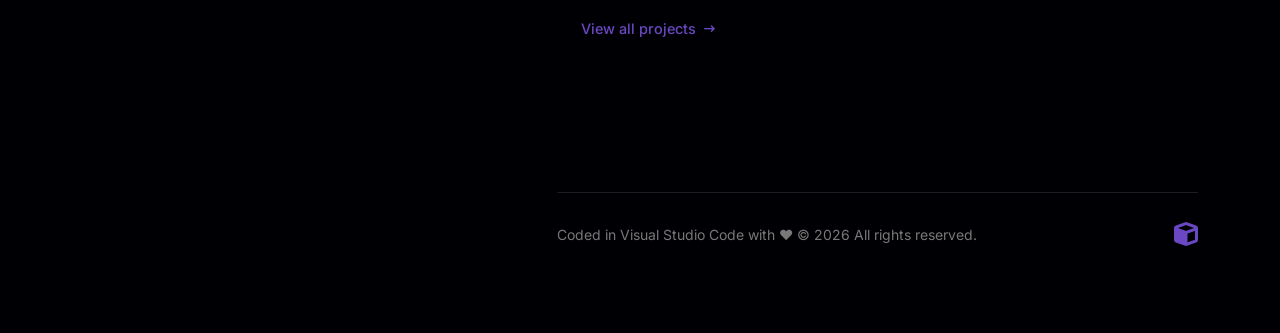
==== commit 902114b4: "update project" ====
--- a/index.html
+++ b/index.html
@@ -127,7 +127,7 @@
                         <div class="content-card p-3 p-sm-4 mb-4">
                             <div class="row align-items-center">
                                 <div class="col-md-4 mb-3 mb-md-0">
-                                    <img src="images/funyafunya-nlp-1.png" alt="Project Thumbnail" class="img-fluid project-thumb w-100">
+                                    <img src="images/topic-modeling.png" alt="Project Thumbnail" class="img-fluid project-thumb w-100">
                                 </div>
                                 <div class="col-md-8">
                                     <h5 class="text-white fw-semibold mb-2">
@@ -175,16 +175,16 @@
                         <div class="content-card p-3 p-sm-4">
                             <div class="row align-items-center">
                                 <div class="col-md-4 mb-3 mb-md-0">
-                                    <img src="https://cdn.prod.website-files.com/6100d0111a4ed76bc1b9fd54/66a74c948980a5b1fbce2ad0_633c1b64cc7edf69d4a5a060_coding%2520dan%2520programming%25205.jpeg" alt="Project Thumbnail" class="img-fluid project-thumb w-100">
+                                    <img src="images/AdminEdu.png" alt="Project Thumbnail" class="img-fluid project-thumb w-100">
                                 </div>
                                 <div class="col-md-8">
                                     <h5 class="text-white fw-semibold mb-2">
-                                        <a href="https://github.com/RuthRadekta/WebAdminPenjualan.git" class="text-decoration-none text-white stretched-link">
-                                            Web Point of Sales <i class="fas fa-arrow-right-long fa-xs ms-1"></i>
+                                        <a href="https://github.com/RuthRadekta/AdminEdu.git" class="text-decoration-none text-white stretched-link">
+                                            Admin Edu Dashboard <i class="fas fa-arrow-right-long fa-xs ms-1"></i>
                                         </a>
                                     </h5>
                                     <p class="text-secondary small mb-3">
-                                        Aplikasi web untuk mengelola transaksi penjualan, inventaris, dan laporan keuangan secara efisien.
+                                        Dashboard admin untuk mengelola data mahasiswa, nilai, dan monitoring data akademisi.
                                     </p>
                                     <div class="d-flex flex-wrap gap-2">
                                         <span class="custom-badge">PHP</span>
